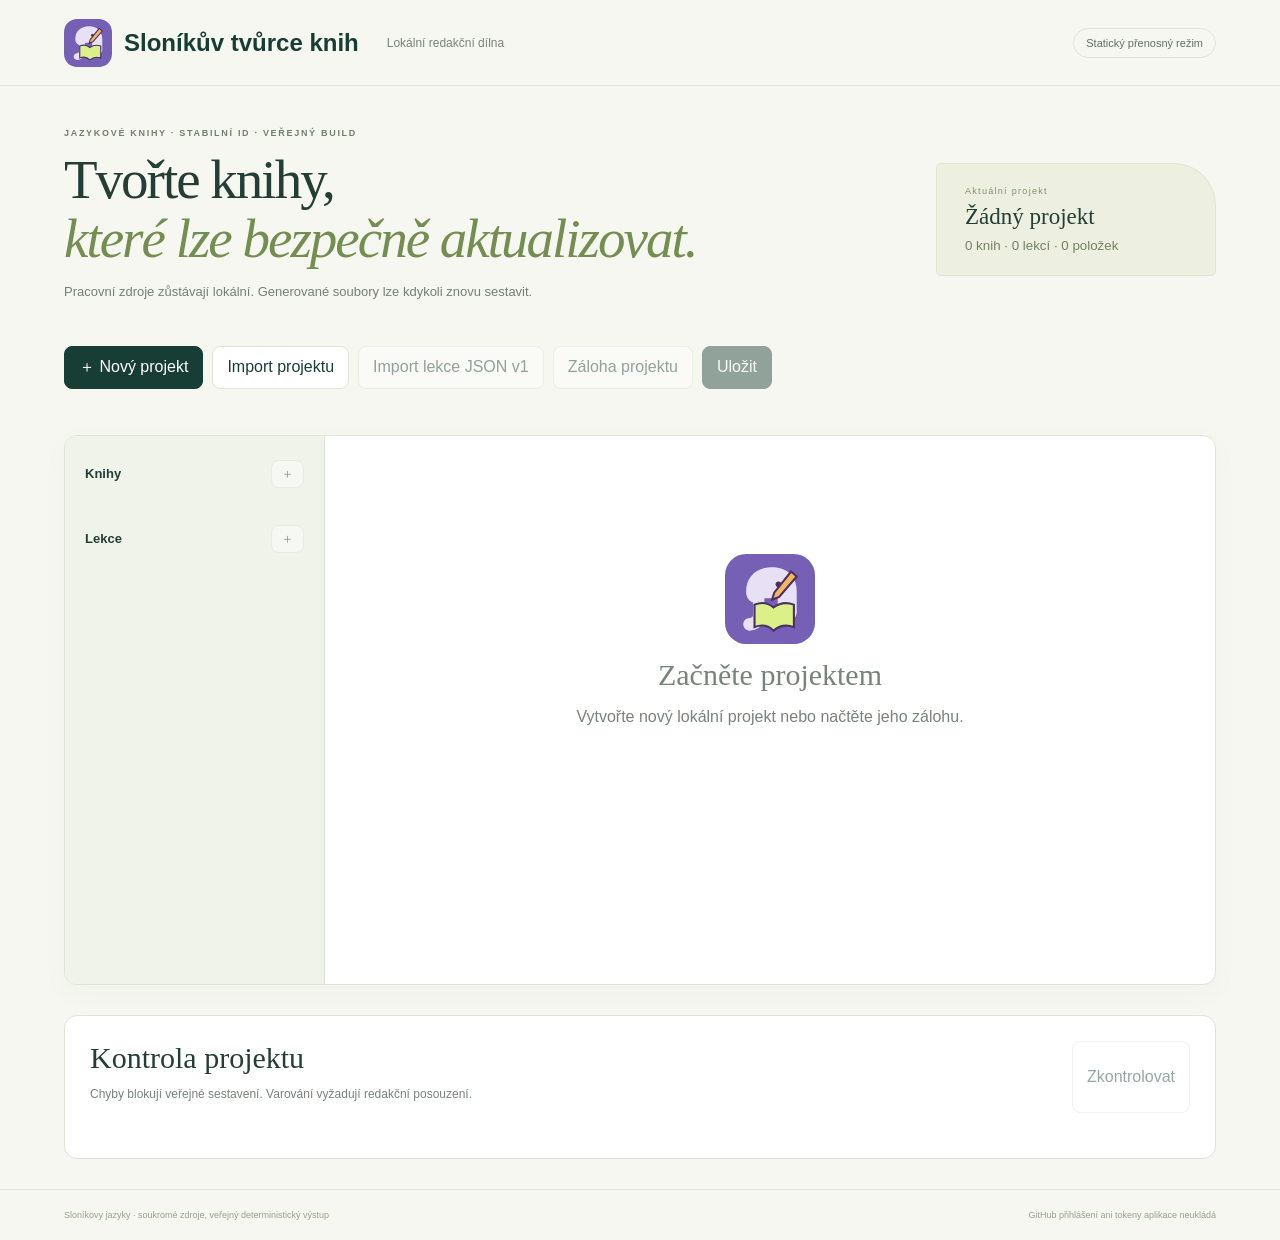
==== app/index.html @ 36eb38eb "Publikovat Sloníkův tvůrce knih" ====
<!doctype html>
<html lang="cs"><head><meta charset="utf-8"><meta name="viewport" content="width=device-width,initial-scale=1"><meta name="theme-color" content="#7560b5"><meta name="description" content="Lokální redakční aplikace jazykových knih Sloníkovy jazyky."><title>Sloníkův tvůrce knih</title><link rel="manifest" href="./manifest.webmanifest"><link rel="icon" href="./icon.svg" type="image/svg+xml"><link rel="stylesheet" href="./style.css"></head>
<body><header><a class="brand" href="../"><img src="./icon.svg" alt="" width="48" height="48"><span>Sloníkův tvůrce knih</span></a><span class="header-note">Lokální redakční dílna</span><span id="connection" class="badge">Zjišťuji režim…</span></header>
<main><section class="intro"><div><p class="eyebrow">JAZYKOVÉ KNIHY · STABILNÍ ID · VEŘEJNÝ BUILD</p><h1>Tvořte knihy,<br><em>které lze bezpečně aktualizovat.</em></h1><p>Pracovní zdroje zůstávají lokální. Generované soubory lze kdykoli znovu sestavit.</p></div><div class="summary"><span>Aktuální projekt</span><strong id="project-name">Žádný projekt</strong><small id="counts">0 knih · 0 lekcí · 0 položek</small></div></section>
<section class="actions"><button id="new-project" class="primary">＋ Nový projekt</button><button id="open-file">Import projektu</button><button id="import-lesson">Import lekce JSON v1</button><button id="export-project">Záloha projektu</button><button id="save" class="primary">Uložit</button><input id="file" type="file" accept=".json" hidden></section>
<p id="status" role="status"></p>
<section class="workspace">
  <aside><div class="aside-heading"><strong>Knihy</strong><button id="add-book" title="Přidat knihu">＋</button></div><div id="books"></div><div class="aside-heading lessons-heading"><strong>Lekce</strong><button id="add-lesson" title="Přidat lekci">＋</button></div><div id="lessons"></div></aside>
  <section class="editor"><div id="welcome" class="empty"><img src="./icon.svg" alt="" width="90"><h2>Začněte projektem</h2><p>Vytvořte nový lokální projekt nebo načtěte jeho zálohu.</p></div>
    <div id="book-panel" hidden><div class="panel-title"><div><p class="eyebrow">KNIHA</p><h2 id="book-title"></h2></div><button id="delete-book" class="danger">Odstranit knihu</button></div><div class="grid fields"><label>Název<input id="book-name" maxlength="120"></label><label>Slug<input id="book-slug" pattern="[a-z0-9-]+"></label><label>Zdrojový jazyk<select id="source-language"><option value="en">Angličtina (en)</option><option value="de">Němčina (de)</option></select></label><label>Cílový jazyk<select id="target-language"><option value="cs">Čeština (cs)</option></select></label><label>Revize<input id="revision" type="number" min="1"></label><label>Datum vydání<input id="release-date" type="date"></label><label class="wide">Popis<textarea id="description" maxlength="4000"></textarea></label></div>
      <div class="license-heading"><h3>Licence a atribuce</h3><button id="add-license">＋ Přidat licenci</button></div><div id="licenses"></div>
    </div>
    <div id="lesson-panel" hidden><div class="panel-title"><div><p class="eyebrow">LEKCE</p><h2 id="lesson-title"></h2><code id="lesson-id"></code></div><div><button id="export-lesson">Export JSON v1</button><button id="delete-lesson" class="danger">Odstranit lekci</button></div></div><label class="lesson-name">Název lekce<input id="lesson-name" maxlength="120"></label><div class="table-wrap"><table><thead><tr><th>Výraz</th><th>Překlad</th><th>Výslovnost</th><th>Úroveň</th><th><span class="sr-only">Akce</span></th></tr></thead><tbody id="entries"></tbody></table></div><button id="add-entry">＋ Přidat položku</button></div>
  </section>
</section>
<section class="validation"><div><h2>Kontrola projektu</h2><p>Chyby blokují veřejné sestavení. Varování vyžadují redakční posouzení.</p></div><button id="validate">Zkontrolovat</button><div id="validation-result"></div></section></main>
<footer><span>Sloníkovy jazyky · soukromé zdroje, veřejný deterministický výstup</span><span>GitHub přihlášení ani tokeny aplikace neukládá</span></footer>
<dialog id="project-dialog"><form method="dialog"><div class="dialog-heading"><h2>Nový projekt</h2><button value="cancel" aria-label="Zavřít">×</button></div><label>Název projektu<input id="new-name" required maxlength="120" value="Moje jazykové knihy"></label><label>Adresář projektu<input id="new-directory" required pattern="[a-z0-9][a-z0-9-]{0,63}" value="moje-knihy"></label><div class="grid"><label>Zdrojový jazyk<select id="new-source"><option value="en">Angličtina</option><option value="de">Němčina</option></select></label><label>Cílový jazyk<select id="new-target"><option value="cs">Čeština</option></select></label></div><div class="dialog-actions"><button value="cancel">Zrušit</button><button id="create-project" value="default" class="primary">Vytvořit</button></div></form></dialog>
<script type="module" src="./app.js"></script></body></html>
---- app/style.css ----
:root{font-family:Segoe UI,Arial,sans-serif;color:#243e36;background:#f7f7f1;font-synthesis:none;--green:#183d35;--muted:#78837b;--line:#dfe4d9;--accent:#dcf08a;--violet:#7560b5;--danger:#a34c36}*{box-sizing:border-box}body{margin:0}button,input,select,textarea{font:inherit}button{cursor:pointer;border:1px solid var(--line);background:#fff;color:var(--green);border-radius:8px;padding:10px 14px}button:hover{background:#edf1e5}button:focus-visible,a:focus-visible,input:focus-visible,select:focus-visible,textarea:focus-visible{outline:3px solid #8caa47;outline-offset:2px}button:disabled{opacity:.45;cursor:default}.primary{background:var(--green);color:#fff;border-color:var(--green)}.danger{color:var(--danger)}header{height:86px;border-bottom:1px solid var(--line);display:flex;align-items:center;gap:28px;padding:0 5%}.brand{display:flex;align-items:center;gap:12px;text-decoration:none;color:var(--green);font-size:24px;font-weight:650}.brand img{border-radius:13px}.header-note{font-size:12px;color:var(--muted)}.badge{margin-left:auto;border:1px solid var(--line);border-radius:22px;padding:8px 12px;font-size:11px;color:#5f7163}main{max-width:1400px;margin:auto;padding:0 5%}.intro{display:flex;justify-content:space-between;align-items:center;padding:42px 0 34px;gap:30px}.eyebrow{font-size:9px;letter-spacing:1.7px;font-weight:650;color:#71806c;margin:0 0 12px}h1{font:400 clamp(36px,5vw,55px)/1.08 Georgia,serif;letter-spacing:-2px;margin:0 0 15px}h1 em{color:#748d51;font-weight:400}.intro p:not(.eyebrow){font-size:13px;color:#728075}.summary{background:#edf0e0;border:1px solid #e1e6cf;border-radius:5px 42px 5px 5px;padding:22px 28px;min-width:280px;display:flex;flex-direction:column;gap:8px}.summary span{font-size:9px;letter-spacing:1.3px;color:#82906a}.summary strong{font:23px Georgia,serif}.summary small{color:#748063}.actions{display:flex;flex-wrap:wrap;gap:9px;margin-bottom:12px}#status{min-height:22px;color:#657b54;font-size:12px}.workspace{display:grid;grid-template-columns:260px minmax(0,1fr);min-height:550px;border:1px solid var(--line);border-radius:13px;background:#fff;overflow:hidden;box-shadow:0 8px 28px #263d3208}aside{padding:20px 15px;background:#f0f3ea;border-right:1px solid var(--line)}.aside-heading{display:flex;align-items:center;justify-content:space-between;margin:4px 5px 12px;font-size:13px}.aside-heading button{padding:4px 9px}.lessons-heading{margin-top:25px}#books,#lessons{display:flex;flex-direction:column;gap:4px}aside .nav-item{border-color:transparent;background:transparent;text-align:left;display:flex;gap:8px;align-items:center;width:100%;font-size:12px;padding:10px}.nav-item.active{background:#dde7c7;font-weight:600}.nav-item small{margin-left:auto;color:#89967e}.editor{padding:28px;min-width:0}.empty{text-align:center;padding:90px 20px;color:var(--muted)}.empty h2,.panel-title h2,.validation h2{font:400 30px Georgia,serif;margin:10px 0}.panel-title{display:flex;justify-content:space-between;align-items:start;gap:15px;margin-bottom:24px}.panel-title>div:last-child{display:flex;gap:8px}.panel-title code{font-size:9px;color:#929c8c}.grid{display:grid;grid-template-columns:repeat(2,minmax(0,1fr));gap:14px}.fields{grid-template-columns:repeat(3,minmax(0,1fr))}.wide{grid-column:1/-1}label{display:flex;flex-direction:column;gap:6px;font-size:10px;color:#6f7f70}input,select,textarea{border:1px solid var(--line);border-radius:6px;background:#fff;padding:10px;color:#334c3e;min-width:0}textarea{min-height:75px;resize:vertical}.license-heading{display:flex;align-items:center;justify-content:space-between;margin-top:25px}.license-heading h3{font:400 21px Georgia,serif}.license-row{display:grid;grid-template-columns:1fr 1.2fr 2fr auto;gap:8px;margin:10px 0}.lesson-name{max-width:600px;margin-bottom:18px}.table-wrap{overflow:auto;margin:15px 0}table{width:100%;border-collapse:collapse;min-width:760px}th{font-size:9px;letter-spacing:1px;color:#929c8c;text-align:left;padding:10px 7px;background:#f7f9f3}td{border-bottom:1px solid #edf0e8;padding:7px}td input,td select{width:100%;font-size:12px}.validation{display:grid;grid-template-columns:1fr auto;gap:20px;margin:30px 0;padding:25px;border:1px solid var(--line);border-radius:13px;background:#fff}.validation h2{margin:0}.validation p{font-size:12px;color:var(--muted)}#validation-result{grid-column:1/-1;font-size:12px;line-height:1.7}.result-error{color:var(--danger)}.result-warning{color:#87691d}footer{display:flex;justify-content:space-between;border-top:1px solid var(--line);padding:20px 5%;font-size:9px;color:#96a08d}.sr-only{position:absolute;width:1px;height:1px;overflow:hidden;clip:rect(0,0,0,0)}dialog{width:min(600px,94vw);border:1px solid var(--line);border-radius:14px;padding:25px;color:var(--green)}dialog::backdrop{background:#183d3577}dialog form{display:flex;flex-direction:column;gap:15px}.dialog-heading{display:flex;justify-content:space-between;align-items:center}.dialog-heading h2{font:400 28px Georgia,serif;margin:0}.dialog-heading button{font-size:20px;padding:2px 10px}.dialog-actions{display:flex;justify-content:flex-end;gap:8px;margin-top:10px}@media(max-width:800px){.intro{padding:30px 0}.summary{display:none}.workspace{grid-template-columns:210px minmax(0,1fr)}.fields{grid-template-columns:1fr 1fr}.license-row{grid-template-columns:1fr 1fr auto}.license-row textarea{grid-column:1/3}.editor{padding:22px 16px}}@media(max-width:600px){header{height:72px;padding:0 4%}.brand{font-size:19px}.header-note{display:none}main{padding:0 4%}h1{font-size:40px}.workspace{display:block}aside{border-right:0;border-bottom:1px solid var(--line)}#books,#lessons{flex-direction:row;overflow:auto}.nav-item{min-width:150px}.fields,.grid{grid-template-columns:1fr}.wide{grid-column:auto}.panel-title{display:block}.panel-title>div:last-child{margin-top:15px;flex-wrap:wrap}.license-row{grid-template-columns:1fr}.license-row textarea{grid-column:auto}.validation{grid-template-columns:1fr}footer{gap:15px}.actions button{flex:1;min-width:140px}}
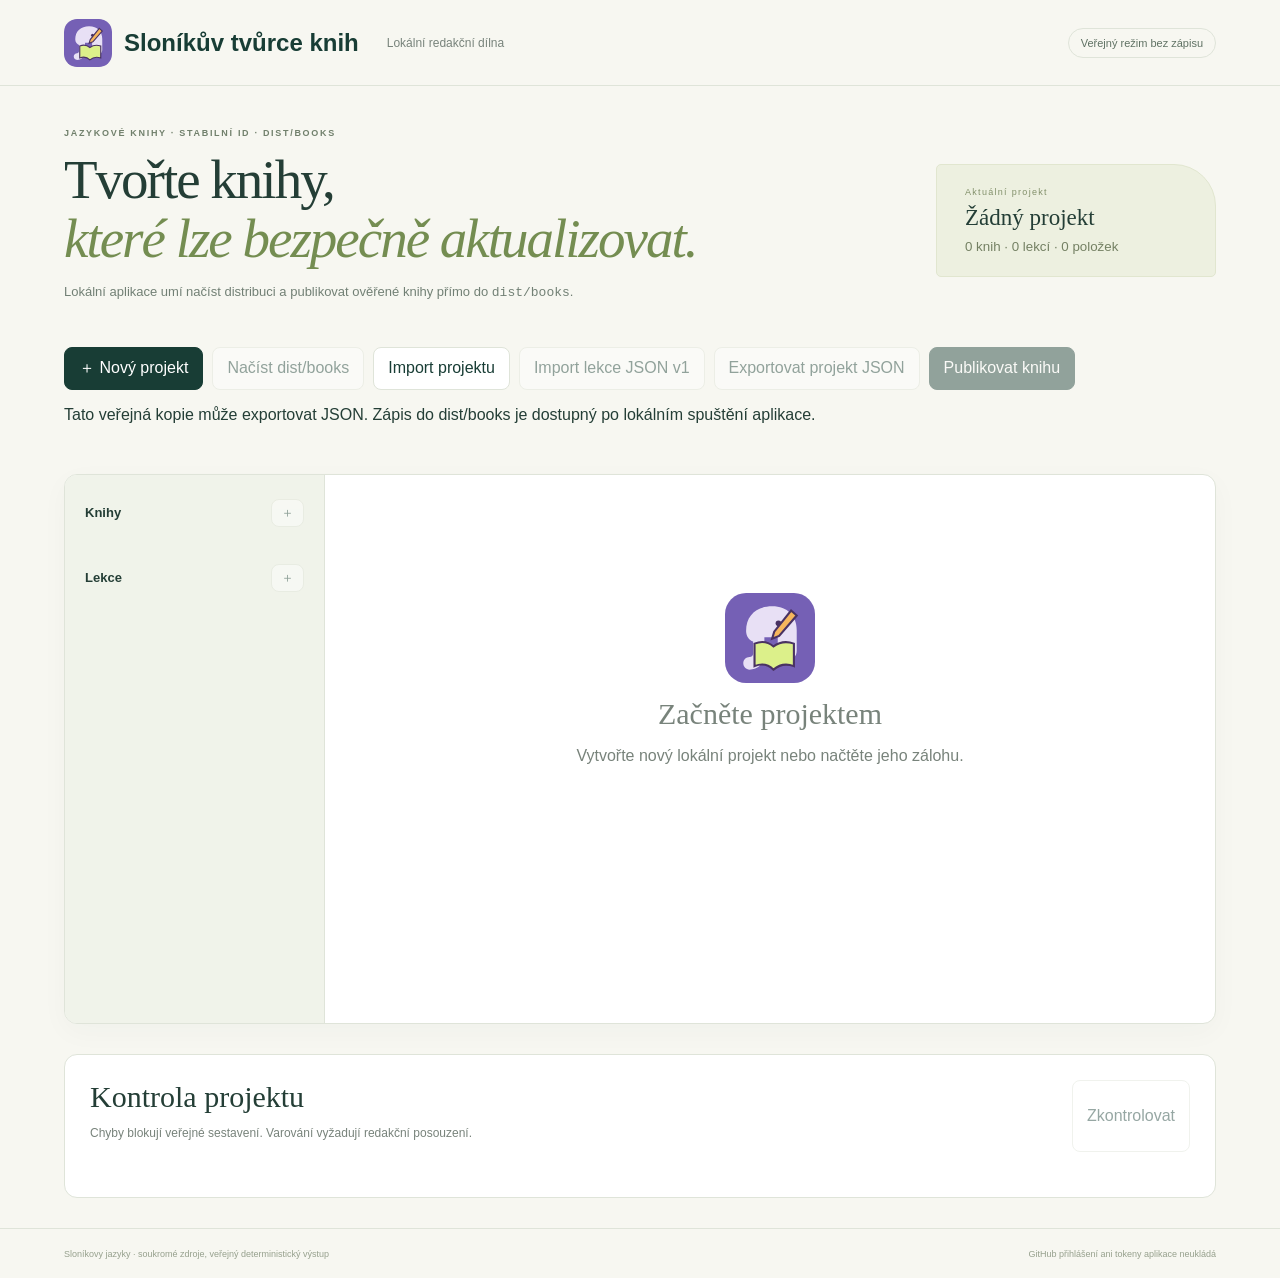
==== commit f3cba2e6: "Rozdělit export JSON a publikování knih" ====
--- a/app/index.html
+++ b/app/index.html
@@ -1,8 +1,9 @@
 <!doctype html>
 <html lang="cs"><head><meta charset="utf-8"><meta name="viewport" content="width=device-width,initial-scale=1"><meta name="theme-color" content="#7560b5"><meta name="description" content="Lokální redakční aplikace jazykových knih Sloníkovy jazyky."><title>Sloníkův tvůrce knih</title><link rel="manifest" href="./manifest.webmanifest"><link rel="icon" href="./icon.svg" type="image/svg+xml"><link rel="stylesheet" href="./style.css"></head>
 <body><header><a class="brand" href="../"><img src="./icon.svg" alt="" width="48" height="48"><span>Sloníkův tvůrce knih</span></a><span class="header-note">Lokální redakční dílna</span><span id="connection" class="badge">Zjišťuji režim…</span></header>
-<main><section class="intro"><div><p class="eyebrow">JAZYKOVÉ KNIHY · STABILNÍ ID · VEŘEJNÝ BUILD</p><h1>Tvořte knihy,<br><em>které lze bezpečně aktualizovat.</em></h1><p>Pracovní zdroje zůstávají lokální. Generované soubory lze kdykoli znovu sestavit.</p></div><div class="summary"><span>Aktuální projekt</span><strong id="project-name">Žádný projekt</strong><small id="counts">0 knih · 0 lekcí · 0 položek</small></div></section>
-<section class="actions"><button id="new-project" class="primary">＋ Nový projekt</button><button id="open-file">Import projektu</button><button id="import-lesson">Import lekce JSON v1</button><button id="export-project">Záloha projektu</button><button id="save" class="primary">Uložit</button><input id="file" type="file" accept=".json" hidden></section>
+<main><section class="intro"><div><p class="eyebrow">JAZYKOVÉ KNIHY · STABILNÍ ID · DIST/BOOKS</p><h1>Tvořte knihy,<br><em>které lze bezpečně aktualizovat.</em></h1><p>Lokální aplikace umí načíst distribuci a publikovat ověřené knihy přímo do <code>dist/books</code>.</p></div><div class="summary"><span>Aktuální projekt</span><strong id="project-name">Žádný projekt</strong><small id="counts">0 knih · 0 lekcí · 0 položek</small></div></section>
+<section class="actions"><button id="new-project" class="primary">＋ Nový projekt</button><button id="load-dist">Načíst dist/books</button><button id="open-file">Import projektu</button><button id="import-lesson">Import lekce JSON v1</button><button id="export-project">Exportovat projekt JSON</button><button id="publish" class="primary">Publikovat knihu</button><input id="file" type="file" accept=".json" hidden></section>
+<p id="mode-help" class="mode-help"></p>
 <p id="status" role="status"></p>
 <section class="workspace">
   <aside><div class="aside-heading"><strong>Knihy</strong><button id="add-book" title="Přidat knihu">＋</button></div><div id="books"></div><div class="aside-heading lessons-heading"><strong>Lekce</strong><button id="add-lesson" title="Přidat lekci">＋</button></div><div id="lessons"></div></aside>
